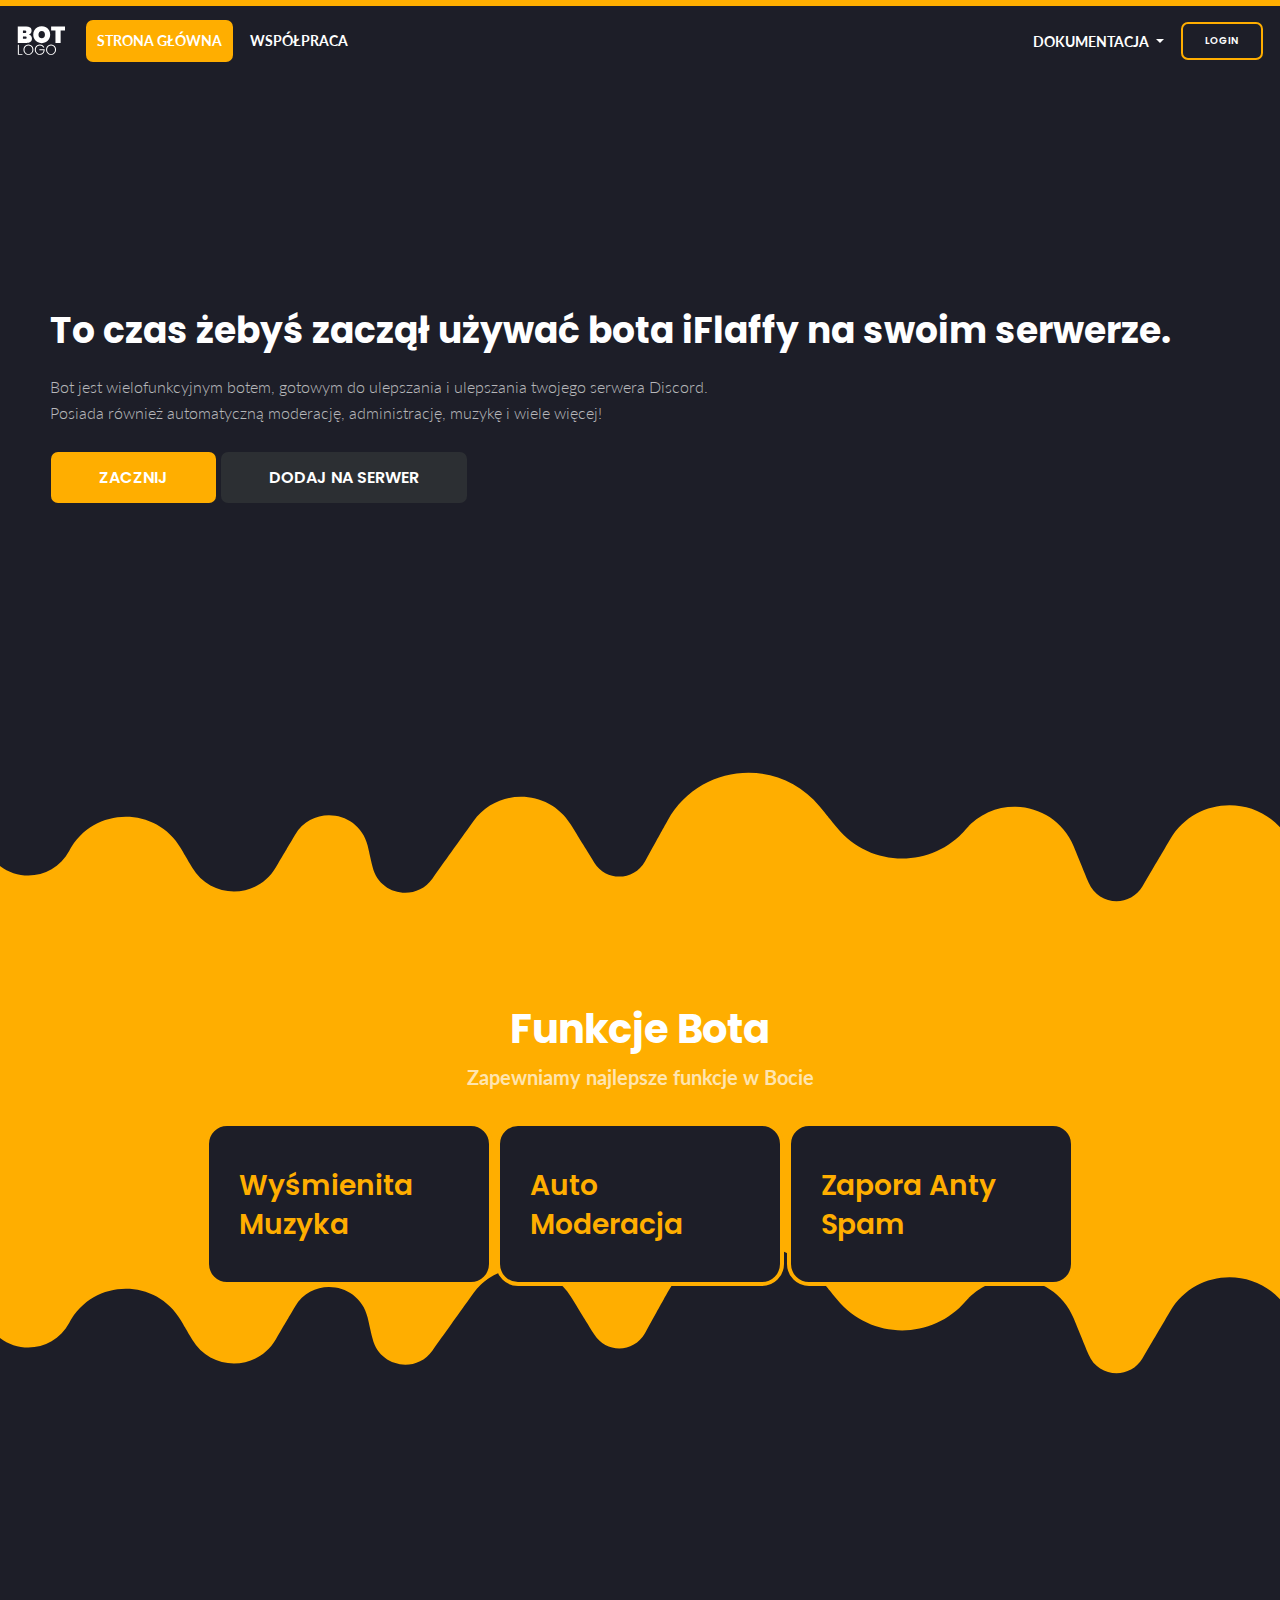
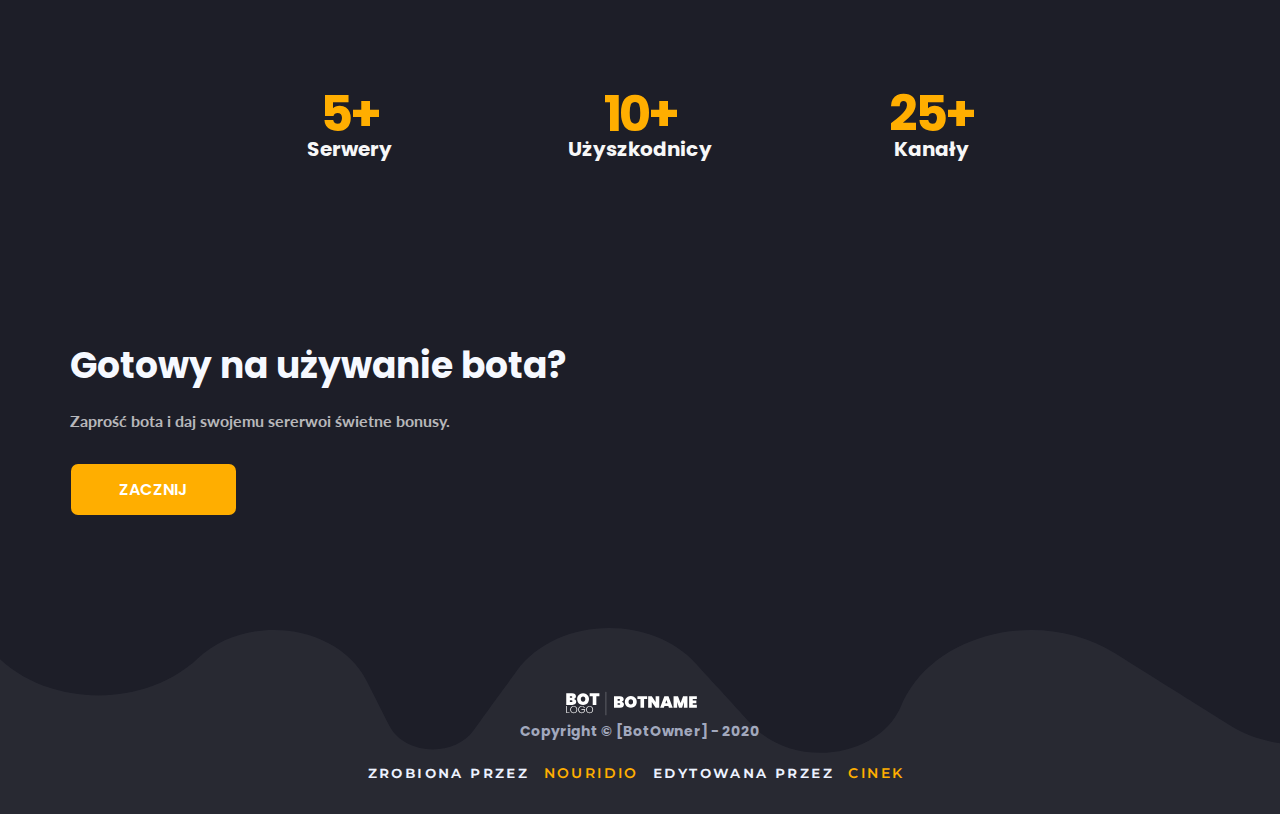
==== index.html @ c63d3969 "iFluffy" ====
<!DOCTYPE html>
<html lang="pl">
<head>
    <meta charset="UTF-8">
    <meta name="viewport" content="width=device-width, initial-scale=1, shrink-to-fit=no">
    <link rel="stylesheet" href="css/bootstrap.min.css">
    <link rel="stylesheet" href="css/main.css">
    <link rel="stylesheet" href="css/now-ui-kit.css">
    <link href="https://fonts.googleapis.com/css?family=Poppins:300,400,600,700,800,900&display=swap" rel="stylesheet">
    <link href="https://fonts.googleapis.com/css?family=Montserrat:400,600,700,800,900&display=swap" rel="stylesheet">
    <link href="https://fonts.googleapis.com/css?family=Lato:300,400,600,700,800,900&display=swap" rel="stylesheet">
    <title>iFlaffy Strona Główna</title>
</head>
<body>
<bodybackgroundcolour= data->     
<nav class="navbar navbar-expand-lg bg-transparent">
    <button class="navbar-toggler" type="button" data-toggle="collapse" data-target="#navbarSupportedContent" aria-controls="navbarSupportedContent" aria-expanded="false" aria-label="Toggle navigation">
        <img src="assets/menuIcon.svg" width="20px" height="20px" style="max-width: none !important;">
    </button>
    <img src="assets/BotLogo.svg" width="50" height="50">
    <div class="collapse navbar-collapse" id="navbarSupportedContent" style="margin-left: 20px !important">
        <ul class="navbar-nav mr-auto">
            <li class="nav-item active">
                <a class="nav-link" href="#/">STRONA GŁÓWNA<span class="sr-only">(current)</span></a>
            </li>
            <li class="nav-item">
                <a class="nav-link" href="/wspolpraca">WSPÓŁPRACA</a>
            </li>
        </ul>
        <div class="nav-item dropdown">
            <a class="nav-link dropdown-toggle" href="#" id="navbarDropdown" role="button" data-toggle="dropdown" aria-haspopup="true" aria-expanded="false">
                DOKUMENTACJA
            </a>
            <div class="dropdown-menu" aria-labelledby="navbarDropdown">
                <a class="dropdown-item" href="#/komendy">KOMENDY</a>
                <a class="dropdown-item" href="/tutorials">PORADNIK</a>
            </div>
        </div>
        <button class="btn login-btn btn-outline-accent my-2 my-sm-0" style="font-size: 10px !important;font-family: poppins !important;">LOGIN</button>
    </div>
</nav>
<div class="heading">
    <h1 class="display-5 title">To czas żebyś zaczął używać bota iFlaffy na swoim serwerze.</h1>
    <p class="subtitle">Bot jest wielofunkcyjnym botem, gotowym do ulepszania i ulepszania twojego serwera Discord.<br />Posiada również automatyczną moderację, administrację, muzykę i wiele więcej!</p>
    <a class="btn btn-primary btn-lg" href="#start_link" target="_blank" role="button">Zacznij</a>
    <a class="btn btn-secondary btn-lg" href="#server_link" target="_blank" role="button">Dodaj na Serwer</a>
    <br /><br /><br /><br /><br /><br /><br /><br /><br /><br /><br /><br /> 
</div>
<div class="features">
    <div class="title">Funkcje Bota</div>
    <div class="subtitle">Zapewniamy najlepsze funkcje w Bocie</div>
    <div class="cards">
        <div class="card" style="width: 18rem;">
        <div class="card-body">
            <h5 class="card-title">Wyśmienita Muzyka
            </h5>
            <p class="card-text"></p>
        </div>
    </div>
        <div class="card" style="width: 18rem;">
            <div class="card-body">
                <h5 class="card-title">Auto Moderacja</h5>
                <p class="card-text"></p>
            </div>
        </div>
        <div class="card" style="width: 18rem;">
            <div class="card-body">
                <h5 class="card-title">Zapora Anty Spam </h5>
                <p class="card-text"></p>
            </div>
        </div>
    </div>
</div>
<div class="statistics">
    <div class="cards">
        <div class="card statistic" style="width: 18rem;">
            <div class="card-body">
                <p class="card-title" style="font-size: 50px !important;line-height: 15px !important;letter-spacing: -0.06em !important;font-weight: bold !important;">5+</h1>
                <p style="font-weight: bold !important;font-size: 20px !important;">Serwery</p>
            </div>
        </div>
        <div class="card statistic" style="width: 18rem;">
            <div class="card-body">
                <p class="card-title" style="font-size: 50px !important;line-height: 15px !important;letter-spacing: -0.06em !important;font-weight: bold !important;">10+</h1>
                <p style="font-weight: bold !important;font-size: 20px !important;">Użyszkodnicy</p>
            </div>
        </div>
        <div class="card statistic" style="width: 18rem;">
            <div class="card-body">
                <p class="card-title" style="font-size: 50px !important;line-height: 15px !important;letter-spacing: -0.06em !important;font-weight: bold !important;">25+</h1>
                <p style="font-weight: bold !important;font-size: 20px !important;">Kanały</p>
            </div>
        </div>
    </div>
</div>
<div class="page_end">
    <div class="start">
        <div class="card">
            <div class="card-body gs-card">
                <div class="title">Gotowy na używanie bota?</div>
                <div class="subtitle">Zaprość bota i daj swojemu sererwoi świetne bonusy.</div>
                <br />
                <a class="btn btn-primary btn-lg" href="#start_link" role="button">Zacznij</a>
            </div><br />
        </div>
    </div>
    <div class="footer">
        <div class="bot-footer">
            <img src="assets/BotLogoWord.svg" width="150"><br />
            Copyright © [BotOwner] - 2020
        </div><br/>
        <ul>
            <li>
            <div class="nouridio">zrobiona przez<a href="https://twitter.com/Nouridio"> nouridio</a> </div>
            </li> <li> </li>
            <li>
            <div class="nouridio">edytowana przez<a href="https://twitter.com/cinek"> cinek</a> </div>
            </li>
    </ul>
</div>
<script src="https://code.jquery.com/jquery-3.3.1.slim.min.js" integrity="sha384-q8i/X+965DzO0rT7abK41JStQIAqVgRVzpbzo5smXKp4YfRvH+8abtTE1Pi6jizo" crossorigin="anonymous"></script>
<script src="https://cdnjs.cloudflare.com/ajax/libs/popper.js/1.14.7/umd/popper.min.js" integrity="sha384-UO2eT0CpHqdSJQ6hJty5KVphtPhzWj9WO1clHTMGa3JDZwrnQq4sF86dIHNDz0W1" crossorigin="anonymous"></script>
<script src="https://stackpath.bootstrapcdn.com/bootstrap/4.3.1/js/bootstrap.min.js" integrity="sha384-JjSmVgyd0p3pXB1rRibZUAYoIIy6OrQ6VrjIEaFf/nJGzIxFDsf4x0xIM+B07jRM" crossorigin="anonymous"></script>
<script src="js/now-ui-kit.min.js"></script>
</body>
</html>
---- css/main.css ----
/* Body */
body {
    font-family: 'Poppins', sans-serif !important;
    background-color: #1D1E28;
    color: #fff;
    -webkit-font-smoothing: antialiased;
    -moz-osx-font-smoothing: grayscale;
    text-rendering: optimizeLegibility;
    border-top: 6px #ffae00 solid !important;
    font-size: 16px;
    font-weight: bold;
}
/* Login */
 .login-btn {
     border: 2px solid #ffae00 !important;
     font-size: 10px !important;
 }
 .login-btn:hover {
     background: #ffae00 !important;
 }
 .nav-link:hover {
    background: transparent !important;
    color: #ffae00 !important;
    font-weight: bold !important;
 }
/* Navigacja */
.navbar {
    width: 100%;
    background-color: #555;
    box-shadow: none !important
}
.active {
    background-color: #ffae00;
    border-radius: 7px;
}
.nav-link {
    font-size: 14px !important;
    background: transparent !important;
    font-family: Lato, sans-serif !important;
    text-transform: capitalize !important;
    background-color: #ffffff33;
}
@media screen and (max-width: 500px) {
    .navbar a {
      float: none;
      display: block;
    }
  }
/* Przycisk */
.btn {
    border-radius: 7px !important;
    font-size: 16px !important;
    font-weight: 600 !important;
    text-transform: uppercase !important;
}

.btn-primary {
    background-color: #ffae00!important
}
.btn-secondary {
    background-color: #2C2F33 !important
}
/* Napis */
.heading {
    padding: 160px 50px !important;
    color: #fff !important;
    background-image: url("../assets/Blaszk.svg") !important;
    background-position: bottom !important;
    background-size: 200% !important;
    background-repeat: no-repeat !important;
}
.title {
    line-height: 90px !important;
    margin-bottom: -2px !important;
    font-size: 36px !important
}
.subtitle {
    color: rgba(255, 255, 255, 0.685) !important;
    font-size: 16px !important;
    font-family: 'Lato', sans-serif;
}
.features {
    text-align: center !important;
    background: #ffae00 !important;
    padding: 60px 50px !important;
    background-image: url("../assets/wavy-dark-by-nouridio.svg") !important;
    background-position: bottom !important;
    background-size: 200% !important;
    background-repeat: no-repeat !important;
}
.features .title {
    font-size: 40px !important;
    color: #ffffff !important;
    line-height: 70px !important;
}

.features .subtitle {
    font-size: 20px !important;
    color: #a2a8bd;
}

.features .card-body {
    text-align: left !important;
}

.features .card-title {
    margin: 0 0 -3px !important;
}
.cards {
    margin-top: 30px !important;
}

.card {
    border-radius: 5px !important;
    box-shadow: none !important;
}

.card-title {
    font-size: 28px !important;
    font-weight: 600 !important;
    color: #ffae00 !important;
}

.statistics {
    text-align: center !important;
    padding-top: 300px !important;
}

.statistics .card-body{
    padding: 0 !important;
    height: 280 !important;
    width: 332 !important;
    max-height: 280 !important;
    max-width: 332 !important;
}

.statistics .title {
    font-size: 40px !important;
    color: #ffffff !important;
    line-height: 70px !important;
}

.statistics .subtitle {
    font-size: 20px !important;
    color: #a2a8bd;
}

.card.statistic {
    background: transparent !important;
    box-shadow: none !important;
    color: #f7f7f7 !important;
}


.page_end {
    background-image: url("../assets/wavy-light-by-nouridio.svg") !important;
    background-position: bottom !important;
    background-size: 200% !important;
    background-repeat: no-repeat !important;
}
.start {
    padding: 60px 50px !important
}

.start .card {
    background: transparent !important;
    color: #f6f9ff !important;
}

.features .card {
    background: #1D1E28;
    border-radius: 22px !important;
    border: 4px solid #ffae00;
}
.features .card-text {
color: rgba(255, 255, 255, 0.46) !important
}

.features .card-body {
    padding: 40px 40px 40px 30px !important;
}

.navbar-toggler-icon {
    color: #fff !important
}
.footer {
    text-align: center !important;
    padding: 5px 6px !important;
    color: #ecf2ff;
    padding: 30px 30px !important
}

.footer .nouridio {
    font-family: 'Montserrat' !important;
    font-style: normal !important;
    font-weight: 600 !important;
    font-size: 16px !important;
    line-height: 5px !important;
    letter-spacing: 0.15em !important;
    font-variant: small-caps !important;
    text-align: center !important;
}

.footer .nouridio a {
    color: #ffae00 !important;
    text-decoration: none !important;
}

.footer .bot-footer {
    text-align: center !important;
    color: #a2a8bd !important
}
/* width */
::-webkit-scrollbar {
    width: 10px;
}
/* Track */
::-webkit-scrollbar-thumb:hover {
    background: #be7c18; 
}
/* Handle */
::-webkit-scrollbar-thumb {
    background: #ffb516; 
    border-radius: 5px;
}
/* Handle on hover */
::-webkit-scrollbar-track {
    background: #1d1e2800;
}
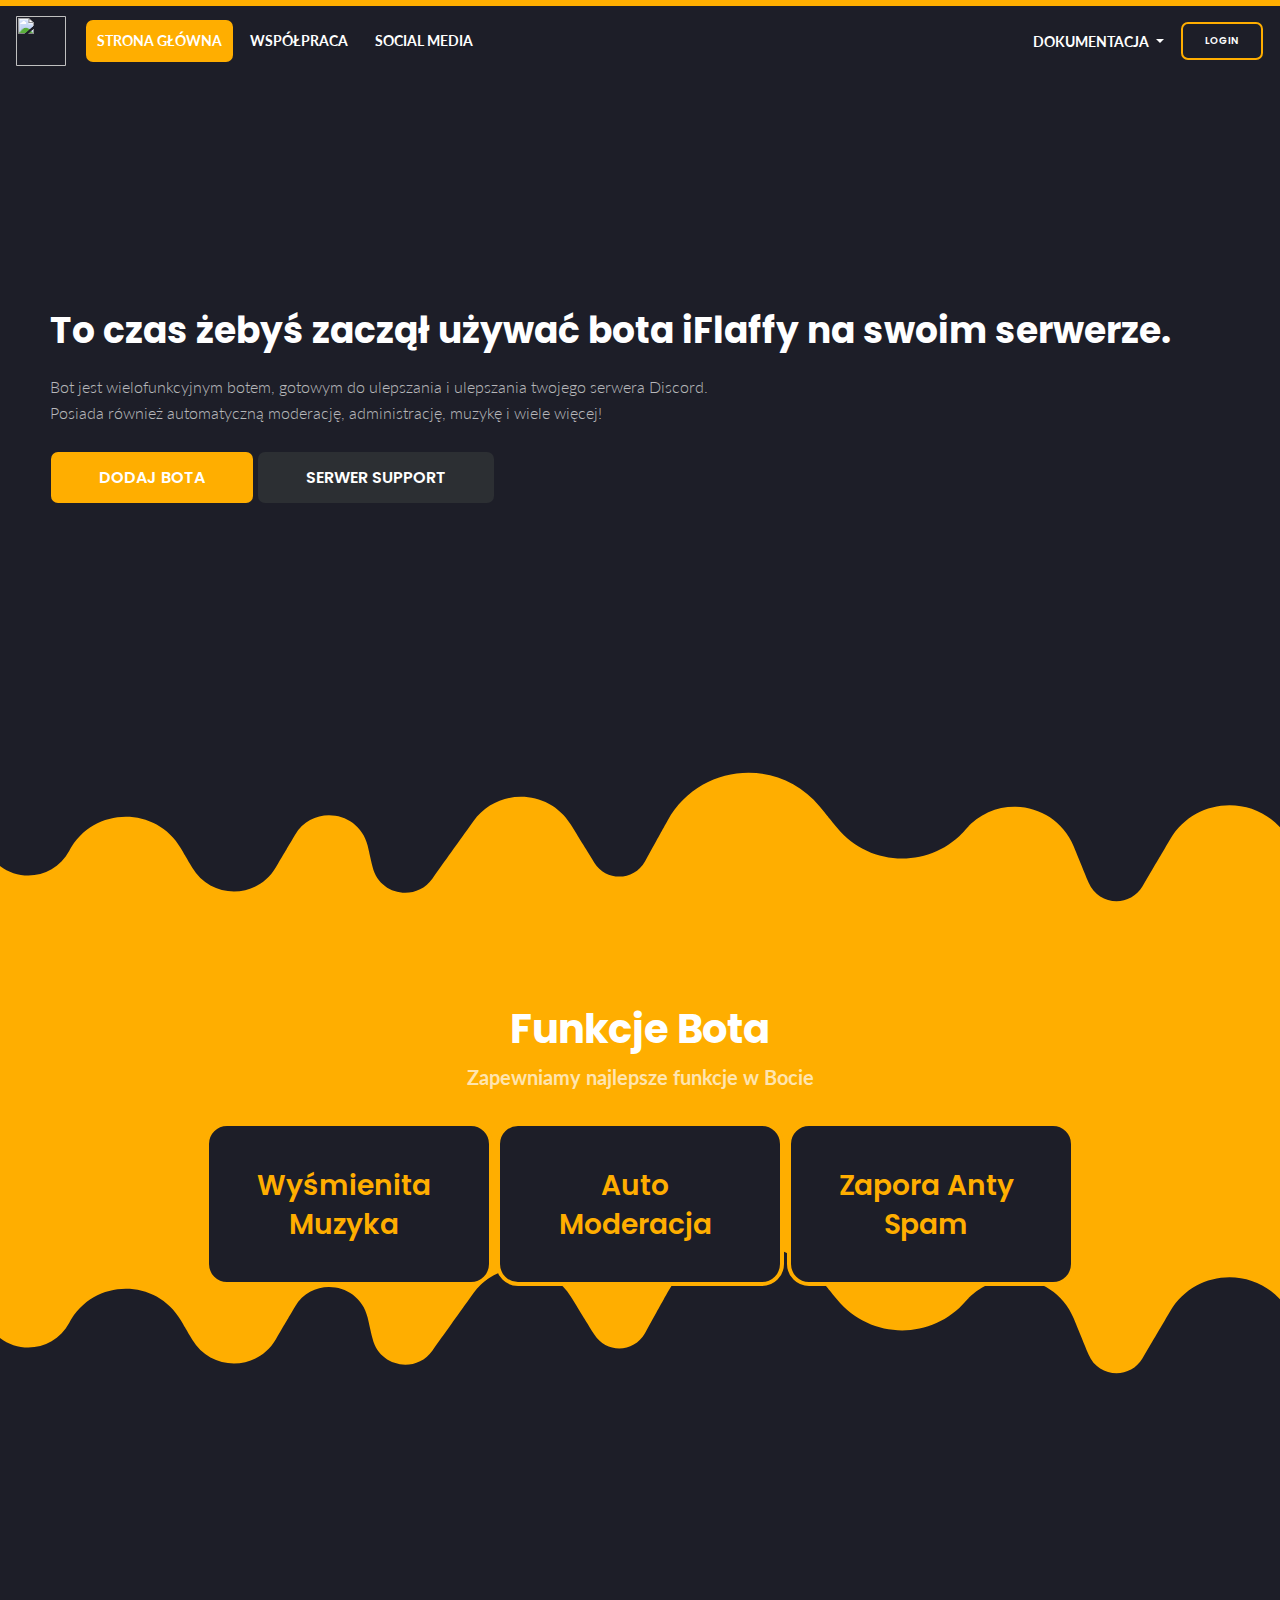
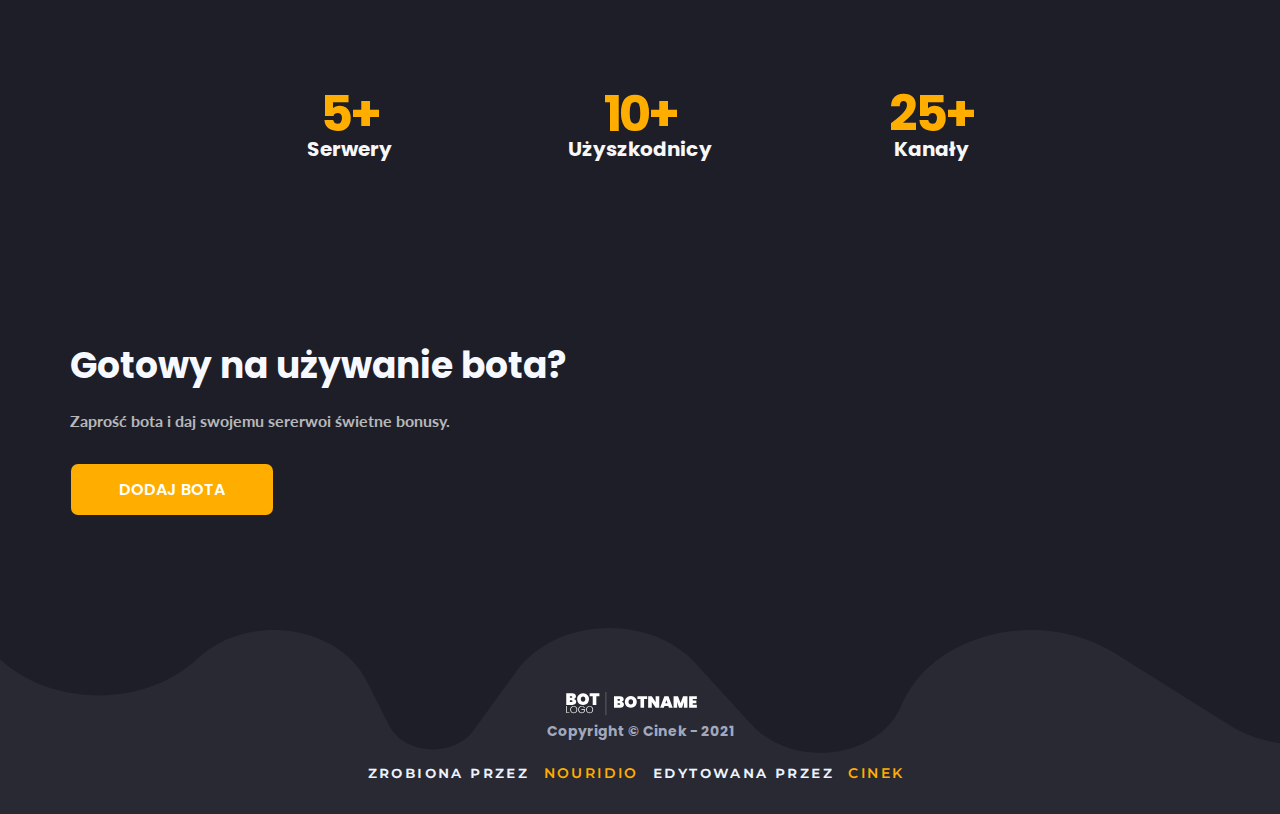
==== commit 75c04e31: "Social" ====
--- a/index.html
+++ b/index.html
@@ -9,7 +9,7 @@
     <link href="https://fonts.googleapis.com/css?family=Poppins:300,400,600,700,800,900&display=swap" rel="stylesheet">
     <link href="https://fonts.googleapis.com/css?family=Montserrat:400,600,700,800,900&display=swap" rel="stylesheet">
     <link href="https://fonts.googleapis.com/css?family=Lato:300,400,600,700,800,900&display=swap" rel="stylesheet">
-    <title>iFlaffy Strona Główna</title>
+    <title>iFlaffy | Strona Główna</title>
 </head>
 <body>
 <bodybackgroundcolour= data->     
@@ -17,14 +17,17 @@
     <button class="navbar-toggler" type="button" data-toggle="collapse" data-target="#navbarSupportedContent" aria-controls="navbarSupportedContent" aria-expanded="false" aria-label="Toggle navigation">
         <img src="assets/menuIcon.svg" width="20px" height="20px" style="max-width: none !important;">
     </button>
-    <img src="assets/BotLogo.svg" width="50" height="50">
+    <img src="assets/Ifluffy logo.png" width="50" height="50">
     <div class="collapse navbar-collapse" id="navbarSupportedContent" style="margin-left: 20px !important">
         <ul class="navbar-nav mr-auto">
             <li class="nav-item active">
                 <a class="nav-link" href="#/">STRONA GŁÓWNA<span class="sr-only">(current)</span></a>
             </li>
             <li class="nav-item">
-                <a class="nav-link" href="/wspolpraca">WSPÓŁPRACA</a>
+                <a class="nav-link" href="wspolpraca">WSPÓŁPRACA</a>
+            </li>
+            <li class="nav-item">
+                <a class="nav-link" href="Social.html">SOCIAL MEDIA<span class="sr-only">(current)</span></a>
             </li>
         </ul>
         <div class="nav-item dropdown">
@@ -32,8 +35,8 @@
                 DOKUMENTACJA
             </a>
             <div class="dropdown-menu" aria-labelledby="navbarDropdown">
-                <a class="dropdown-item" href="#/komendy">KOMENDY</a>
-                <a class="dropdown-item" href="/tutorials">PORADNIK</a>
+                <a class="dropdown-item" href="commands.html">KOMENDY</a>
+                <a class="dropdown-item" href="tutorials">PORADNIK</a>
             </div>
         </div>
         <button class="btn login-btn btn-outline-accent my-2 my-sm-0" style="font-size: 10px !important;font-family: poppins !important;">LOGIN</button>
@@ -42,9 +45,9 @@
 <div class="heading">
     <h1 class="display-5 title">To czas żebyś zaczął używać bota iFlaffy na swoim serwerze.</h1>
     <p class="subtitle">Bot jest wielofunkcyjnym botem, gotowym do ulepszania i ulepszania twojego serwera Discord.<br />Posiada również automatyczną moderację, administrację, muzykę i wiele więcej!</p>
-    <a class="btn btn-primary btn-lg" href="#start_link" target="_blank" role="button">Zacznij</a>
-    <a class="btn btn-secondary btn-lg" href="#server_link" target="_blank" role="button">Dodaj na Serwer</a>
-    <br /><br /><br /><br /><br /><br /><br /><br /><br /><br /><br /><br /> 
+    <a class="btn btn-primary btn-lg" href="#start_link" target="_blank" role="button">Dodaj Bota</a>
+    <a class="btn btn-secondary btn-lg">Serwer Support </a>
+<br /><br /><br /><br /><br /><br /><br /><br /><br /><br /><br /><br /> 
 </div>
 <div class="features">
     <div class="title">Funkcje Bota</div>
@@ -100,21 +103,21 @@
                 <div class="title">Gotowy na używanie bota?</div>
                 <div class="subtitle">Zaprość bota i daj swojemu sererwoi świetne bonusy.</div>
                 <br />
-                <a class="btn btn-primary btn-lg" href="#start_link" role="button">Zacznij</a>
+                <a class="btn btn-primary btn-lg" href="#start_link" role="button">Dodaj Bota</a>
             </div><br />
         </div>
     </div>
     <div class="footer">
         <div class="bot-footer">
             <img src="assets/BotLogoWord.svg" width="150"><br />
-            Copyright © [BotOwner] - 2020
+            Copyright © Cinek - 2021
         </div><br/>
         <ul>
             <li>
             <div class="nouridio">zrobiona przez<a href="https://twitter.com/Nouridio"> nouridio</a> </div>
             </li> <li> </li>
             <li>
-            <div class="nouridio">edytowana przez<a href="https://twitter.com/cinek"> cinek</a> </div>
+            <div class="nouridio">edytowana przez<a href="https://youtube.com/channel/UCLZ_Bg9LXlH-uW3_xgLZt-Q"> cinek</a> </div>
             </li>
     </ul>
 </div>
--- a/css/main.css
+++ b/css/main.css
@@ -46,6 +46,34 @@
       display: block;
     }
   }
+/* Tool Timps*/
+.tooltip {
+    position: relative;
+    display: inline-block;
+    border-bottom: 1px dotted black;
+}
+.tooltiptext {
+    visibility: hidden;
+    width: 120px;
+    background-color: black;
+    color: #fff;
+    text-align: center;
+    border-radius: 6px;
+    padding: 5px 0;
+    position: absolute;
+    z-index: 1;
+    bottom: 100%;
+    left: 50%;
+    margin-left: -60px;
+    
+    /* Fade in tooltip - takes 1 second to go from 0% to 100% opac: */
+    opacity: 0;
+    transition: opacity 1s;
+}
+.tooltip:hover .tooltiptext {
+    visibility: visible;
+    opacity: 1;
+  }
 /* Przycisk */
 .btn {
     border-radius: 7px !important;
@@ -119,6 +147,7 @@
     font-size: 28px !important;
     font-weight: 600 !important;
     color: #ffae00 !important;
+    text-align:center;
 }
 
 .statistics {
@@ -151,7 +180,6 @@
     color: #f7f7f7 !important;
 }
 
-
 .page_end {
     background-image: url("../assets/wavy-light-by-nouridio.svg") !important;
     background-position: bottom !important;
@@ -188,6 +216,9 @@
     padding: 5px 6px !important;
     color: #ecf2ff;
     padding: 30px 30px !important
+}
+.card-btn{
+    text-align:center
 }
 
 .footer .nouridio {
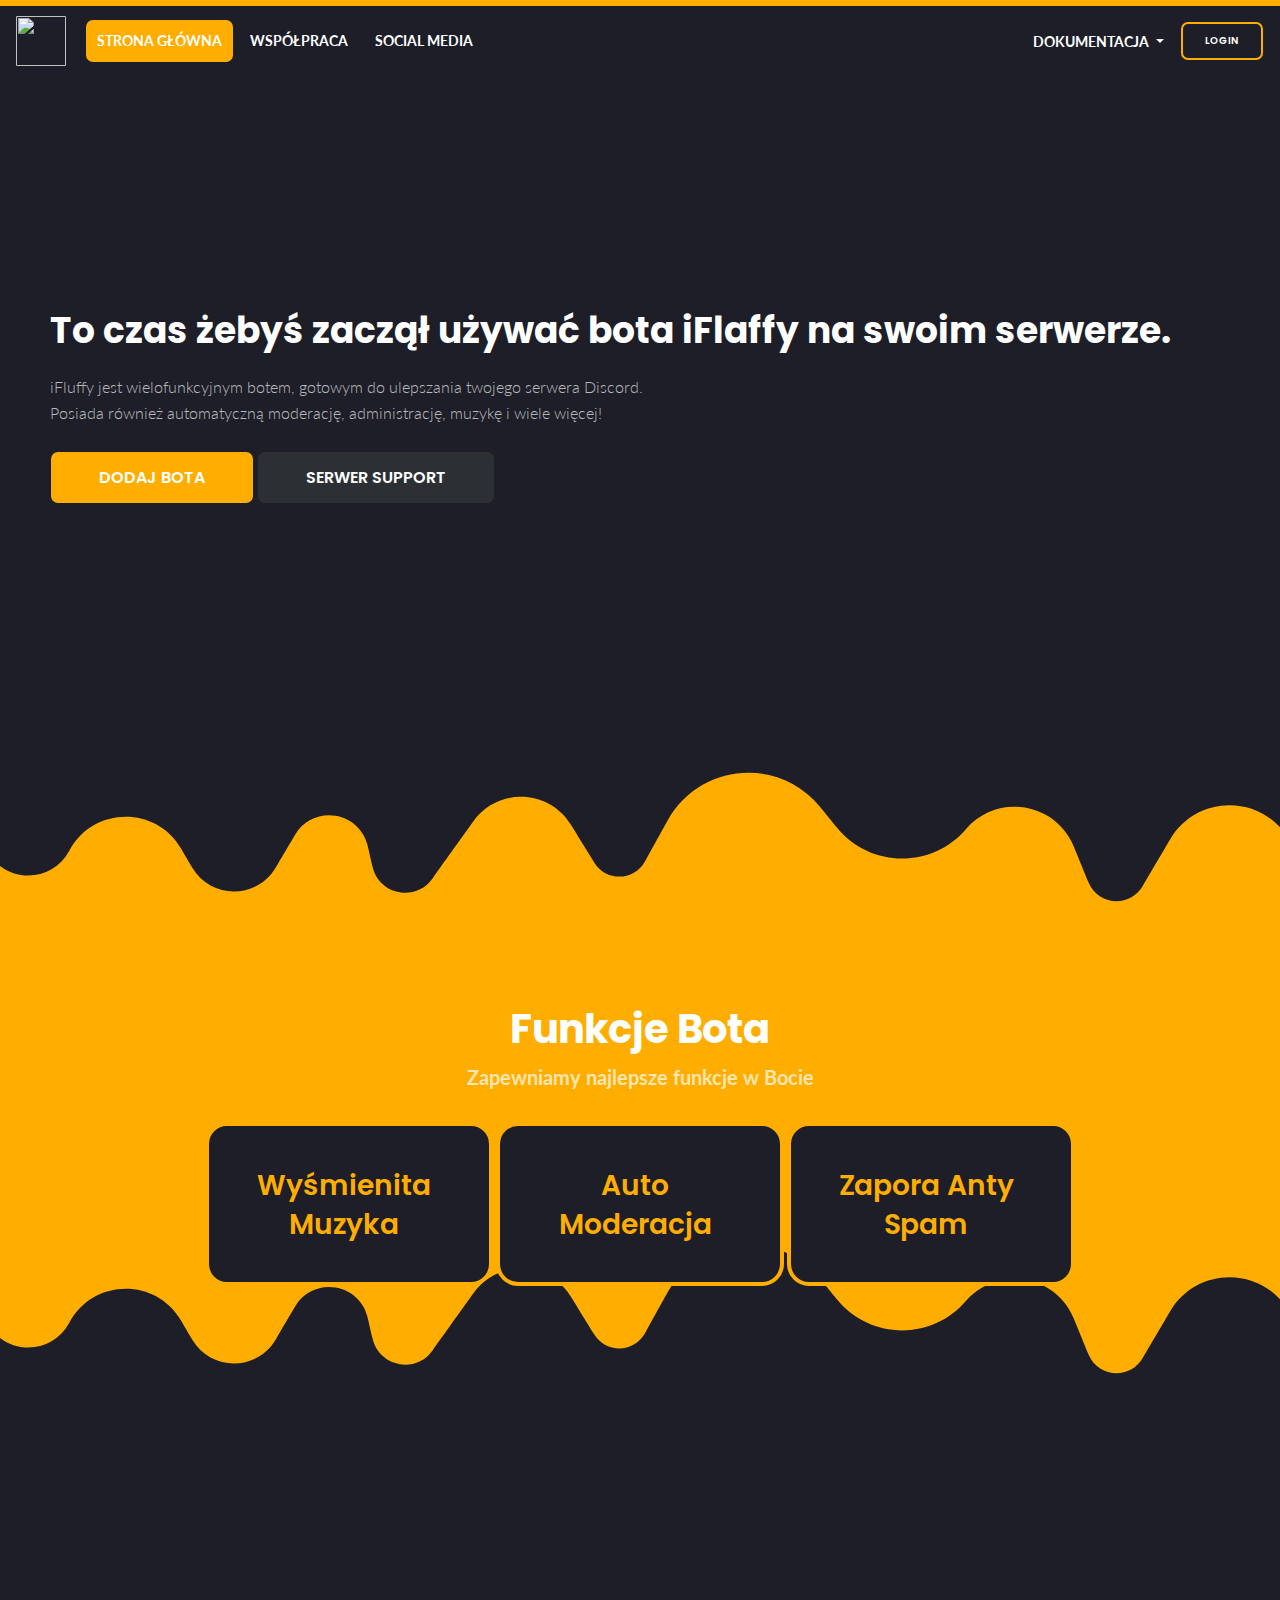
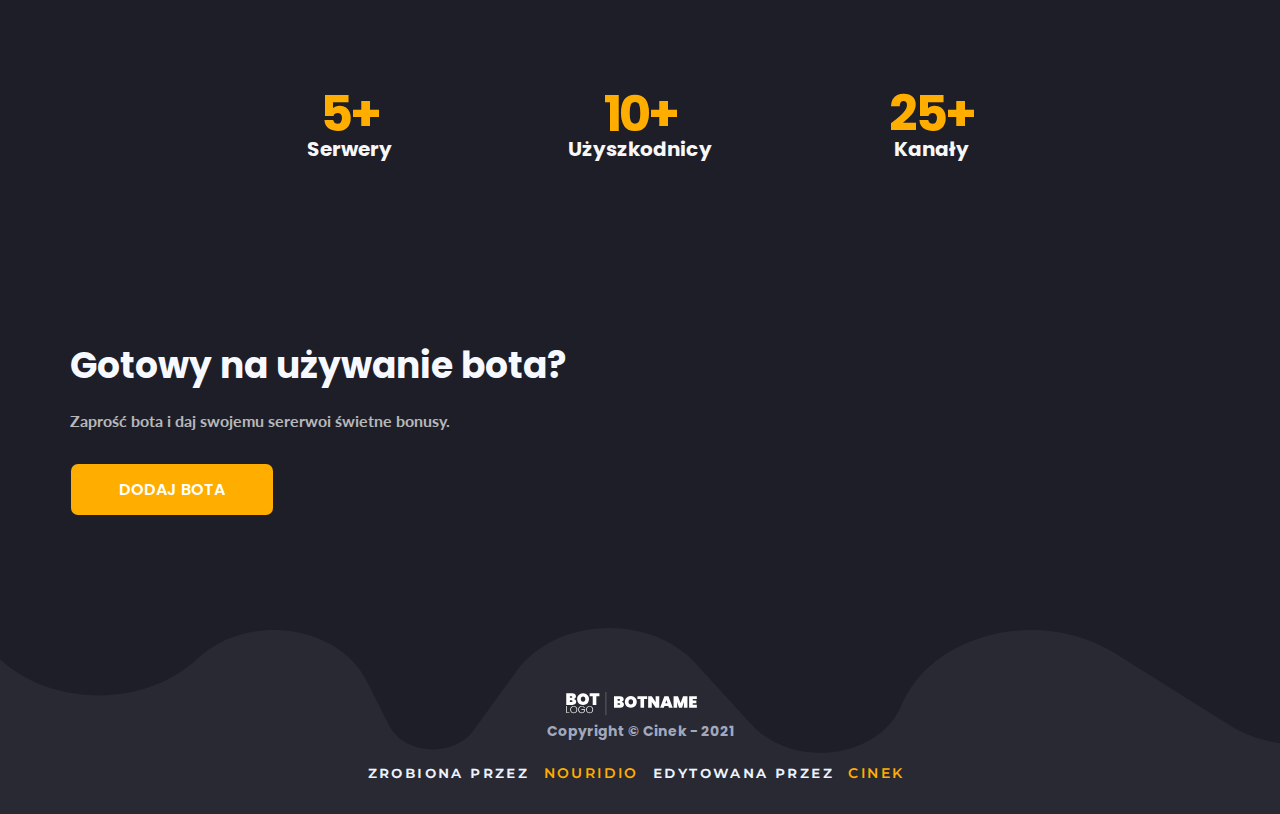
==== commit f250bf3d: "Mobile v2" ====
--- a/index.html
+++ b/index.html
@@ -36,7 +36,7 @@
             </a>
             <div class="dropdown-menu" aria-labelledby="navbarDropdown">
                 <a class="dropdown-item" href="commands.html">KOMENDY</a>
-                <a class="dropdown-item" href="tutorials">PORADNIK</a>
+                <a class="dropdown-item" href="tutorial.html">PORADNIK</a>
             </div>
         </div>
         <button class="btn login-btn btn-outline-accent my-2 my-sm-0" style="font-size: 10px !important;font-family: poppins !important;">LOGIN</button>
@@ -44,7 +44,7 @@
 </nav>
 <div class="heading">
     <h1 class="display-5 title">To czas żebyś zaczął używać bota iFlaffy na swoim serwerze.</h1>
-    <p class="subtitle">Bot jest wielofunkcyjnym botem, gotowym do ulepszania i ulepszania twojego serwera Discord.<br />Posiada również automatyczną moderację, administrację, muzykę i wiele więcej!</p>
+    <p class="subtitle">iFluffy jest wielofunkcyjnym botem, gotowym do ulepszania twojego serwera Discord.<br />Posiada również automatyczną moderację, administrację, muzykę i wiele więcej!</p>
     <a class="btn btn-primary btn-lg" href="#start_link" target="_blank" role="button">Dodaj Bota</a>
     <a class="btn btn-secondary btn-lg">Serwer Support </a>
 <br /><br /><br /><br /><br /><br /><br /><br /><br /><br /><br /><br /> 
--- a/css/main.css
+++ b/css/main.css
@@ -40,6 +40,7 @@
     text-transform: capitalize !important;
     background-color: #ffffff33;
 }
+
 @media screen and (max-width: 500px) {
     .navbar a {
       float: none;
@@ -102,9 +103,19 @@
     margin-bottom: -2px !important;
     font-size: 36px !important
 }
+.mtitle{
+    line-height: 90px !important;
+    margin-bottom: -2px !important;
+    font-size: 32px !important
+}
 .subtitle {
     color: rgba(255, 255, 255, 0.685) !important;
     font-size: 16px !important;
+    font-family: 'Lato', sans-serif;
+}
+.msubtitle {
+    color: rgba(255, 255, 255, 0.685) !important;
+    font-size: 10x !important;
     font-family: 'Lato', sans-serif;
 }
 .features {
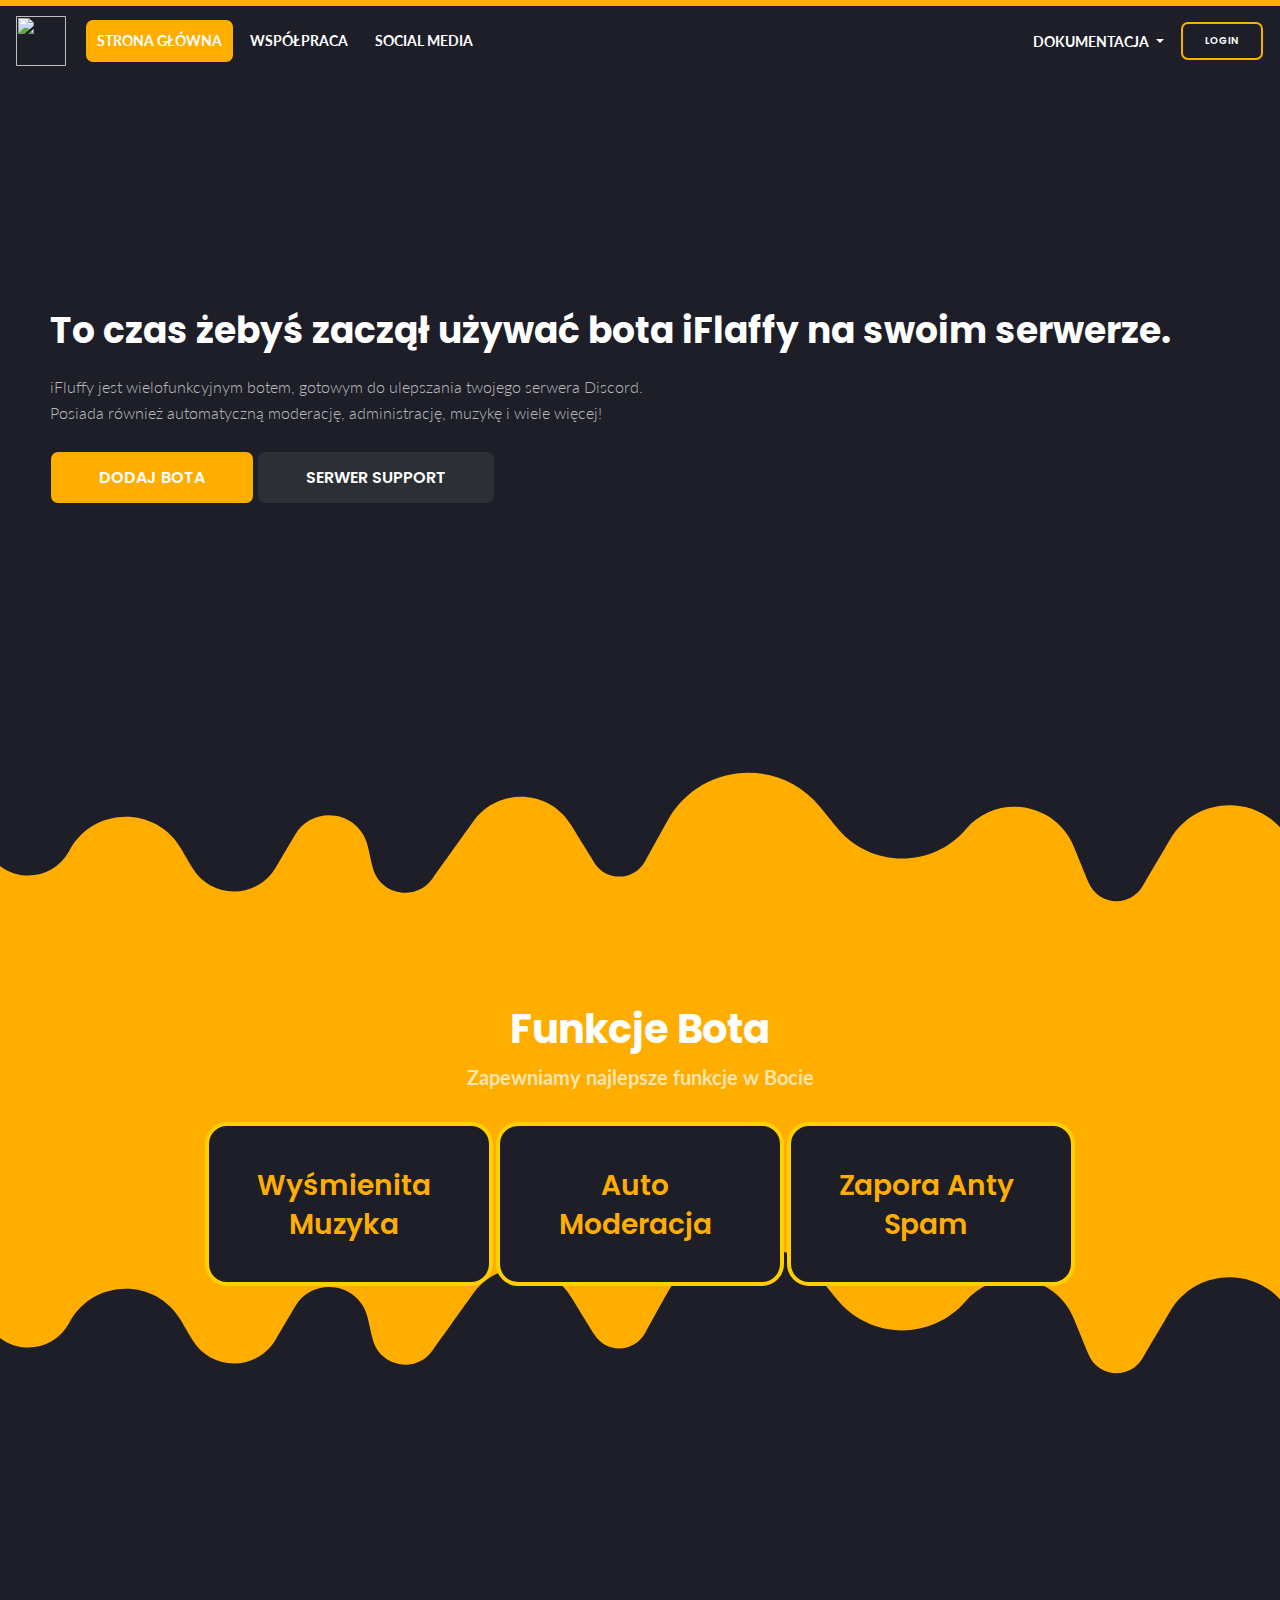
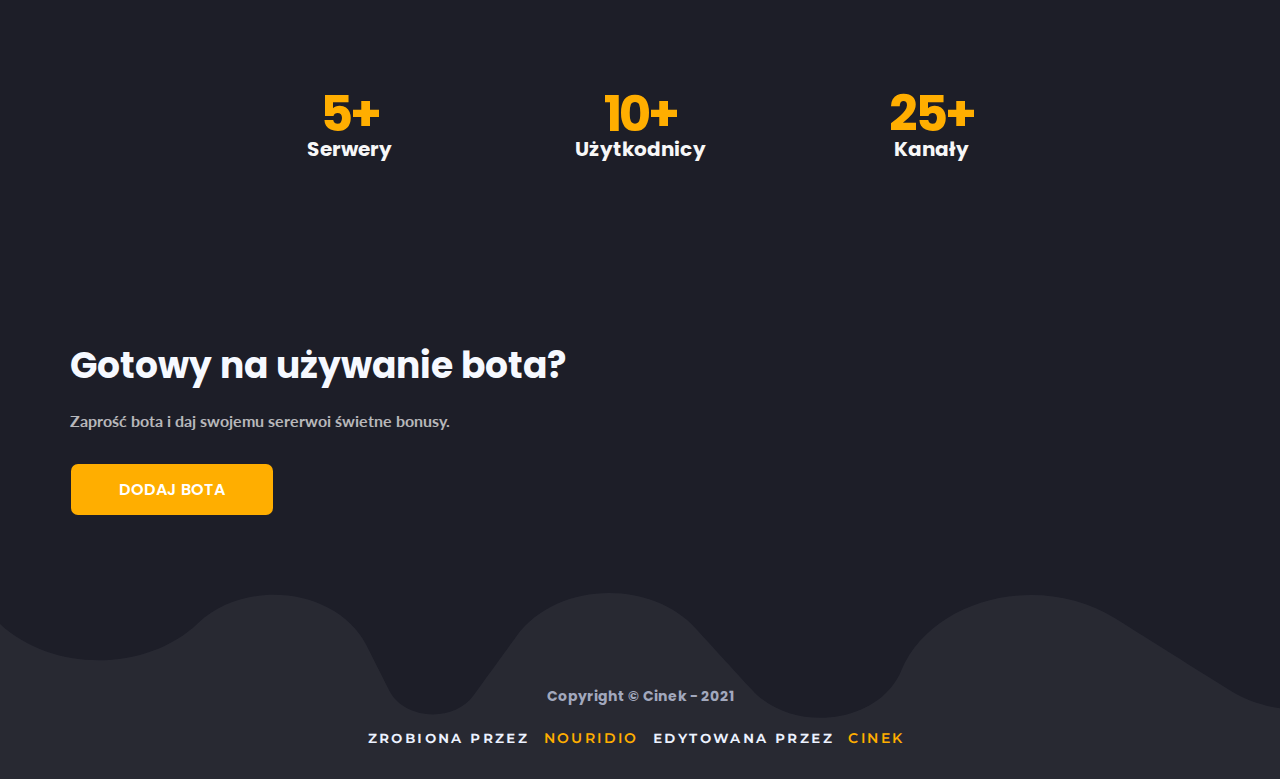
==== commit cc5f5b05: "Visual Edit" ====
--- a/index.html
+++ b/index.html
@@ -85,7 +85,7 @@
         <div class="card statistic" style="width: 18rem;">
             <div class="card-body">
                 <p class="card-title" style="font-size: 50px !important;line-height: 15px !important;letter-spacing: -0.06em !important;font-weight: bold !important;">10+</h1>
-                <p style="font-weight: bold !important;font-size: 20px !important;">Użyszkodnicy</p>
+                <p style="font-weight: bold !important;font-size: 20px !important;">Użytkodnicy</p>
             </div>
         </div>
         <div class="card statistic" style="width: 18rem;">
@@ -109,7 +109,6 @@
     </div>
     <div class="footer">
         <div class="bot-footer">
-            <img src="assets/BotLogoWord.svg" width="150"><br />
             Copyright © Cinek - 2021
         </div><br/>
         <ul>
--- a/css/main.css
+++ b/css/main.css
@@ -209,7 +209,7 @@
 .features .card {
     background: #1D1E28;
     border-radius: 22px !important;
-    border: 4px solid #ffae00;
+    border: 4px solid #ffd000;
 }
 .features .card-text {
 color: rgba(255, 255, 255, 0.46) !important
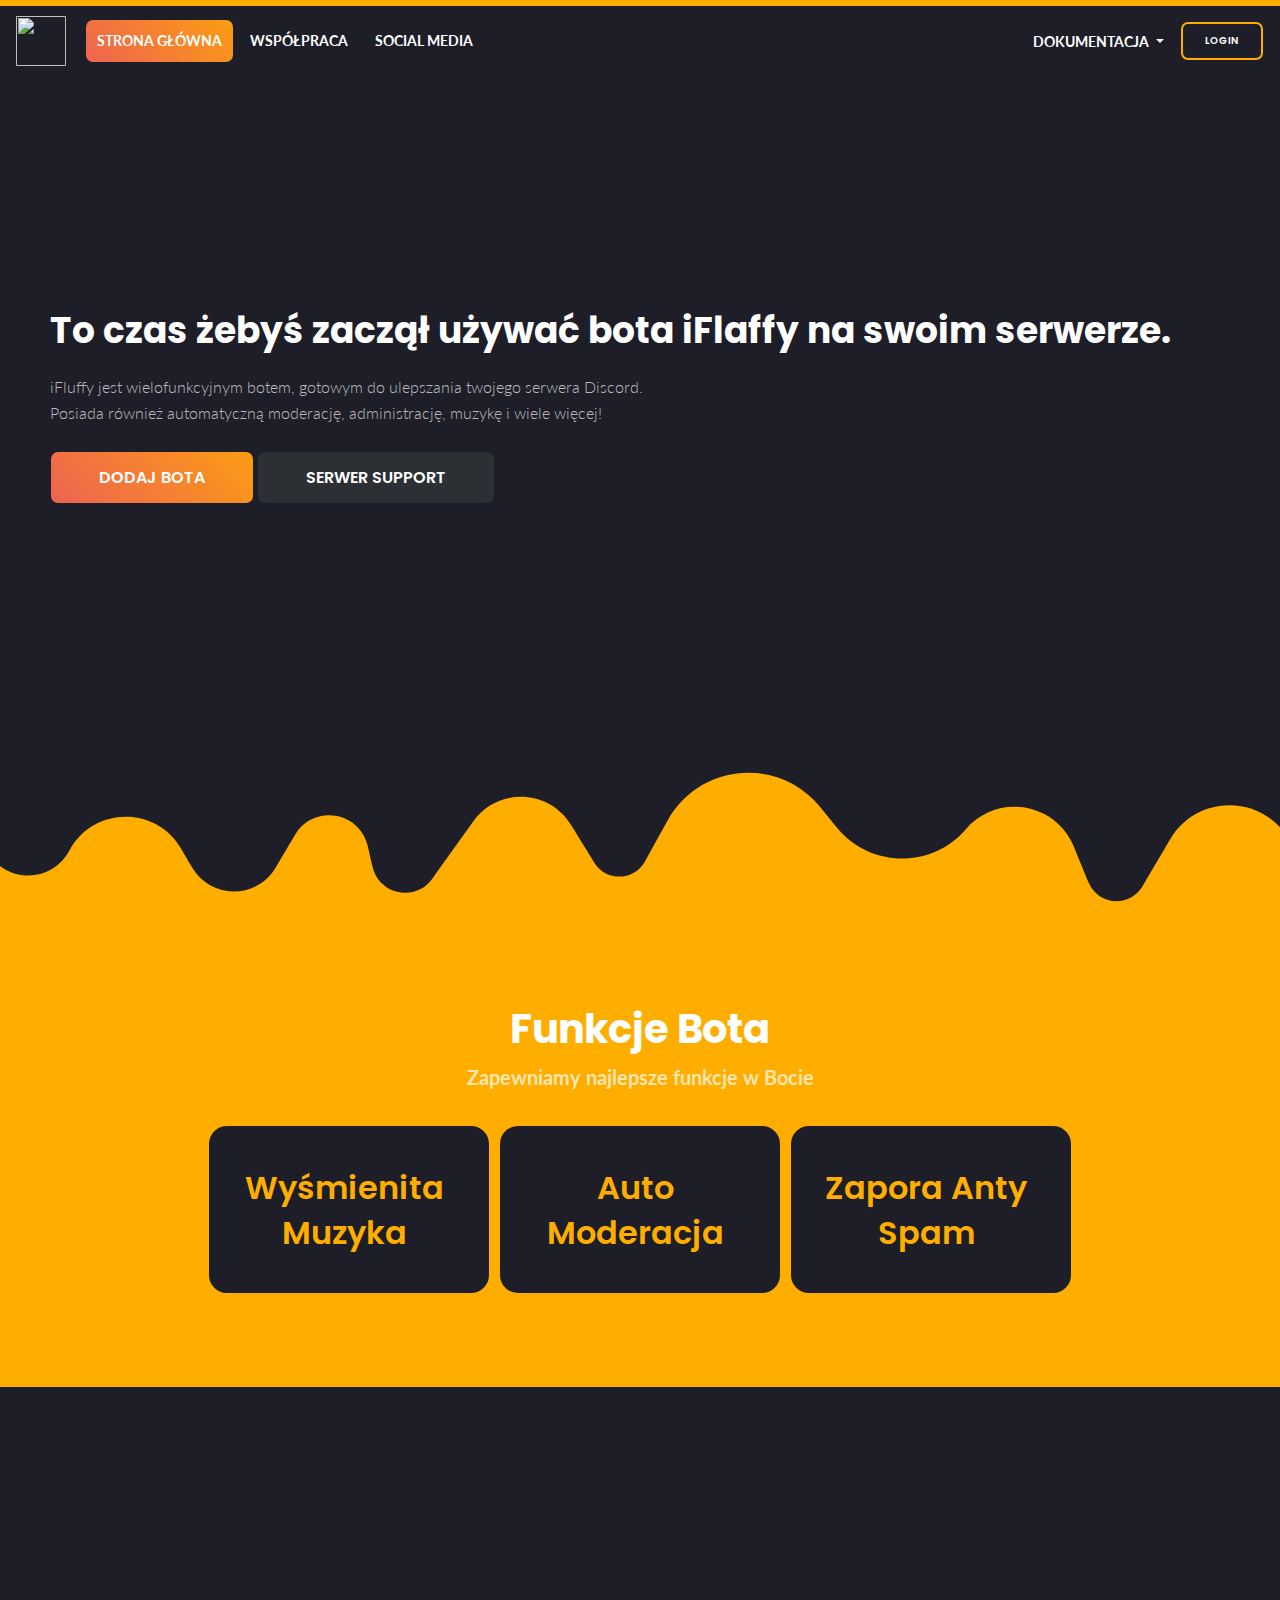
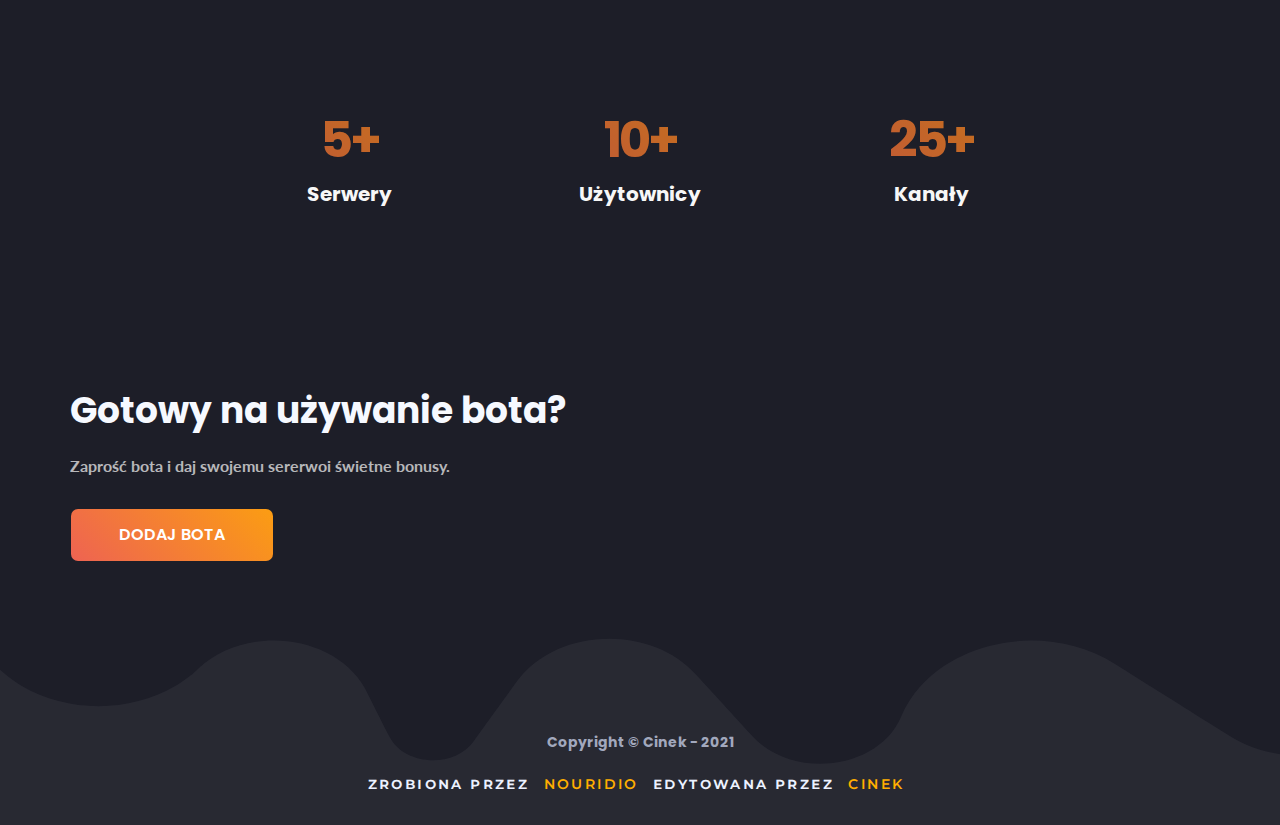
==== commit ce95a420: "Fix Error" ====
--- a/index.html
+++ b/index.html
@@ -6,12 +6,13 @@
     <link rel="stylesheet" href="css/bootstrap.min.css">
     <link rel="stylesheet" href="css/main.css">
     <link rel="stylesheet" href="css/now-ui-kit.css">
+    <link rel="stylesheet" href="css/3ww.css">
     <link href="https://fonts.googleapis.com/css?family=Poppins:300,400,600,700,800,900&display=swap" rel="stylesheet">
     <link href="https://fonts.googleapis.com/css?family=Montserrat:400,600,700,800,900&display=swap" rel="stylesheet">
     <link href="https://fonts.googleapis.com/css?family=Lato:300,400,600,700,800,900&display=swap" rel="stylesheet">
     <title>iFlaffy | Strona Główna</title>
 </head>
-<body>
+<body class="w3-animate-opacity">
 <bodybackgroundcolour= data->     
 <nav class="navbar navbar-expand-lg bg-transparent">
     <button class="navbar-toggler" type="button" data-toggle="collapse" data-target="#navbarSupportedContent" aria-controls="navbarSupportedContent" aria-expanded="false" aria-label="Toggle navigation">
@@ -42,7 +43,7 @@
         <button class="btn login-btn btn-outline-accent my-2 my-sm-0" style="font-size: 10px !important;font-family: poppins !important;">LOGIN</button>
     </div>
 </nav>
-<div class="heading">
+<div class="heading heading-b">
     <h1 class="display-5 title">To czas żebyś zaczął używać bota iFlaffy na swoim serwerze.</h1>
     <p class="subtitle">iFluffy jest wielofunkcyjnym botem, gotowym do ulepszania twojego serwera Discord.<br />Posiada również automatyczną moderację, administrację, muzykę i wiele więcej!</p>
     <a class="btn btn-primary btn-lg" href="#start_link" target="_blank" role="button">Dodaj Bota</a>
@@ -78,19 +79,19 @@
     <div class="cards">
         <div class="card statistic" style="width: 18rem;">
             <div class="card-body">
-                <p class="card-title" style="font-size: 50px !important;line-height: 15px !important;letter-spacing: -0.06em !important;font-weight: bold !important;">5+</h1>
+                <p class="statistics-title" style="font-size: 50px !important;line-height: 45px !important;letter-spacing: -0.06em !important;font-weight: bold !important;">5+</h1>
                 <p style="font-weight: bold !important;font-size: 20px !important;">Serwery</p>
             </div>
         </div>
         <div class="card statistic" style="width: 18rem;">
             <div class="card-body">
-                <p class="card-title" style="font-size: 50px !important;line-height: 15px !important;letter-spacing: -0.06em !important;font-weight: bold !important;">10+</h1>
-                <p style="font-weight: bold !important;font-size: 20px !important;">Użytkodnicy</p>
+                <p class="statistics-title" style="font-size: 50px !important;line-height: 45px !important;letter-spacing: -0.06em !important;font-weight: bold !important;">10+</h1>
+                <p style="font-weight: bold !important;font-size: 20px !important;">Użytownicy</p>
             </div>
         </div>
         <div class="card statistic" style="width: 18rem;">
             <div class="card-body">
-                <p class="card-title" style="font-size: 50px !important;line-height: 15px !important;letter-spacing: -0.06em !important;font-weight: bold !important;">25+</h1>
+                <p class="statistics-title" style="font-size: 50px !important;line-height: 45px !important;letter-spacing: -0.06em !important;font-weight: bold !important;">25+</h1>
                 <p style="font-weight: bold !important;font-size: 20px !important;">Kanały</p>
             </div>
         </div>
--- a/css/main.css
+++ b/css/main.css
@@ -1,7 +1,11 @@
+/*root ,#845ec2, #d65db1*/ 
+:root{
+    --gradient: linear-gradient(45deg, #ee6352, #ffae00, #ffea29);
+    --blackgradient: linear-gradient(45deg #e25f4d, #eea300, #ebd619);
+}
 /* Body */
 body {
     font-family: 'Poppins', sans-serif !important;
-    background-color: #1D1E28;
     color: #fff;
     -webkit-font-smoothing: antialiased;
     -moz-osx-font-smoothing: grayscale;
@@ -9,6 +13,7 @@
     border-top: 6px #ffae00 solid !important;
     font-size: 16px;
     font-weight: bold;
+    background-color:#1D1E28;
 }
 /* Login */
  .login-btn {
@@ -16,23 +21,30 @@
      font-size: 10px !important;
  }
  .login-btn:hover {
-     background: #ffae00 !important;
+    background-position: left;
+    background: var(--gradient);
+    background-size: 300%;
  }
- .nav-link:hover {
-    background: transparent !important;
-    color: #ffae00 !important;
-    font-weight: bold !important;
- }
+
 /* Navigacja */
 .navbar {
     width: 100%;
     background-color: #555;
     box-shadow: none !important
 }
+/*Aktywy*/
 .active {
-    background-color: #ffae00;
+    background-position: left;
+    background: var(--gradient);
+    background-size: 300%;
     border-radius: 7px;
-}
+    transition: background-position 400ms;
+    animation: bg-animation 10s infinite;
+}
+.active:hover {
+    background-position: right;
+}
+/*Navlin*/
 .nav-link {
     font-size: 14px !important;
     background: transparent !important;
@@ -40,6 +52,11 @@
     text-transform: capitalize !important;
     background-color: #ffffff33;
 }
+.nav-link:hover {
+    background: transparent !important;
+    color: #e6e6e6 !important;
+    font-weight: bold !important;
+ }
 
 @media screen and (max-width: 500px) {
     .navbar a {
@@ -47,30 +64,6 @@
       display: block;
     }
   }
-/* Tool Timps*/
-.tooltip {
-    position: relative;
-    display: inline-block;
-    border-bottom: 1px dotted black;
-}
-.tooltiptext {
-    visibility: hidden;
-    width: 120px;
-    background-color: black;
-    color: #fff;
-    text-align: center;
-    border-radius: 6px;
-    padding: 5px 0;
-    position: absolute;
-    z-index: 1;
-    bottom: 100%;
-    left: 50%;
-    margin-left: -60px;
-    
-    /* Fade in tooltip - takes 1 second to go from 0% to 100% opac: */
-    opacity: 0;
-    transition: opacity 1s;
-}
 .tooltip:hover .tooltiptext {
     visibility: visible;
     opacity: 1;
@@ -84,15 +77,26 @@
 }
 
 .btn-primary {
-    background-color: #ffae00!important
+    background-position: left;
+    background: var(--gradient);
+    background-size: 300%;
+    transition: background-position 400ms;
+}
+.btn-primary:hover{
+    background-position: right;
 }
 .btn-secondary {
     background-color: #2C2F33 !important
+}
+.btn-secondary:hover{
 }
 /* Napis */
 .heading {
     padding: 160px 50px !important;
     color: #fff !important;
+
+}
+.heading-b{
     background-image: url("../assets/Blaszk.svg") !important;
     background-position: bottom !important;
     background-size: 200% !important;
@@ -101,7 +105,7 @@
 .title {
     line-height: 90px !important;
     margin-bottom: -2px !important;
-    font-size: 36px !important
+    font-size: 36px !important;
 }
 .mtitle{
     line-height: 90px !important;
@@ -122,7 +126,7 @@
     text-align: center !important;
     background: #ffae00 !important;
     padding: 60px 50px !important;
-    background-image: url("../assets/wavy-dark-by-nouridio.svg") !important;
+    background-image: url("../assets/czarny.svg") !important;
     background-position: bottom !important;
     background-size: 200% !important;
     background-repeat: no-repeat !important;
@@ -155,17 +159,27 @@
 }
 
 .card-title {
-    font-size: 28px !important;
+    font-size: 32px !important;
     font-weight: 600 !important;
     color: #ffae00 !important;
     text-align:center;
 }
-
+/*statystyki*/
 .statistics {
     text-align: center !important;
     padding-top: 300px !important;
 }
-
+.statistics-title{
+    background-position: left;
+    background: var(--gradient);
+    background-size: 300%;
+    border-radius: 7px;
+    transition: background-position 400ms;
+    animation: bg-animation 10s infinite;
+    background-clip: text;
+  -webkit-background-clip: text;
+  color: rgba(0,0,0,.2);
+}
 .statistics .card-body{
     padding: 0 !important;
     height: 280 !important;
@@ -209,7 +223,7 @@
 .features .card {
     background: #1D1E28;
     border-radius: 22px !important;
-    border: 4px solid #ffd000;
+    border: 4px solid#ffae00;
 }
 .features .card-text {
 color: rgba(255, 255, 255, 0.46) !important
@@ -256,16 +270,24 @@
 ::-webkit-scrollbar {
     width: 10px;
 }
-/* Track */
-::-webkit-scrollbar-thumb:hover {
-    background: #be7c18; 
-}
+
 /* Handle */
 ::-webkit-scrollbar-thumb {
-    background: #ffb516; 
+    background-position: left;
+    background: var(--gradient);
+    background-size: 300%;
     border-radius: 5px;
-}
-/* Handle on hover */
-::-webkit-scrollbar-track {
-    background: #1d1e2800;
+    animation: bg-animation 1s infinite;
+}
+    
+@keyframes bg-animation{
+    0% {
+        background-position: left;
+    }
+    50%{
+        background-position: right;
+    }
+    100%{
+        background-position: left;
+    }
 }